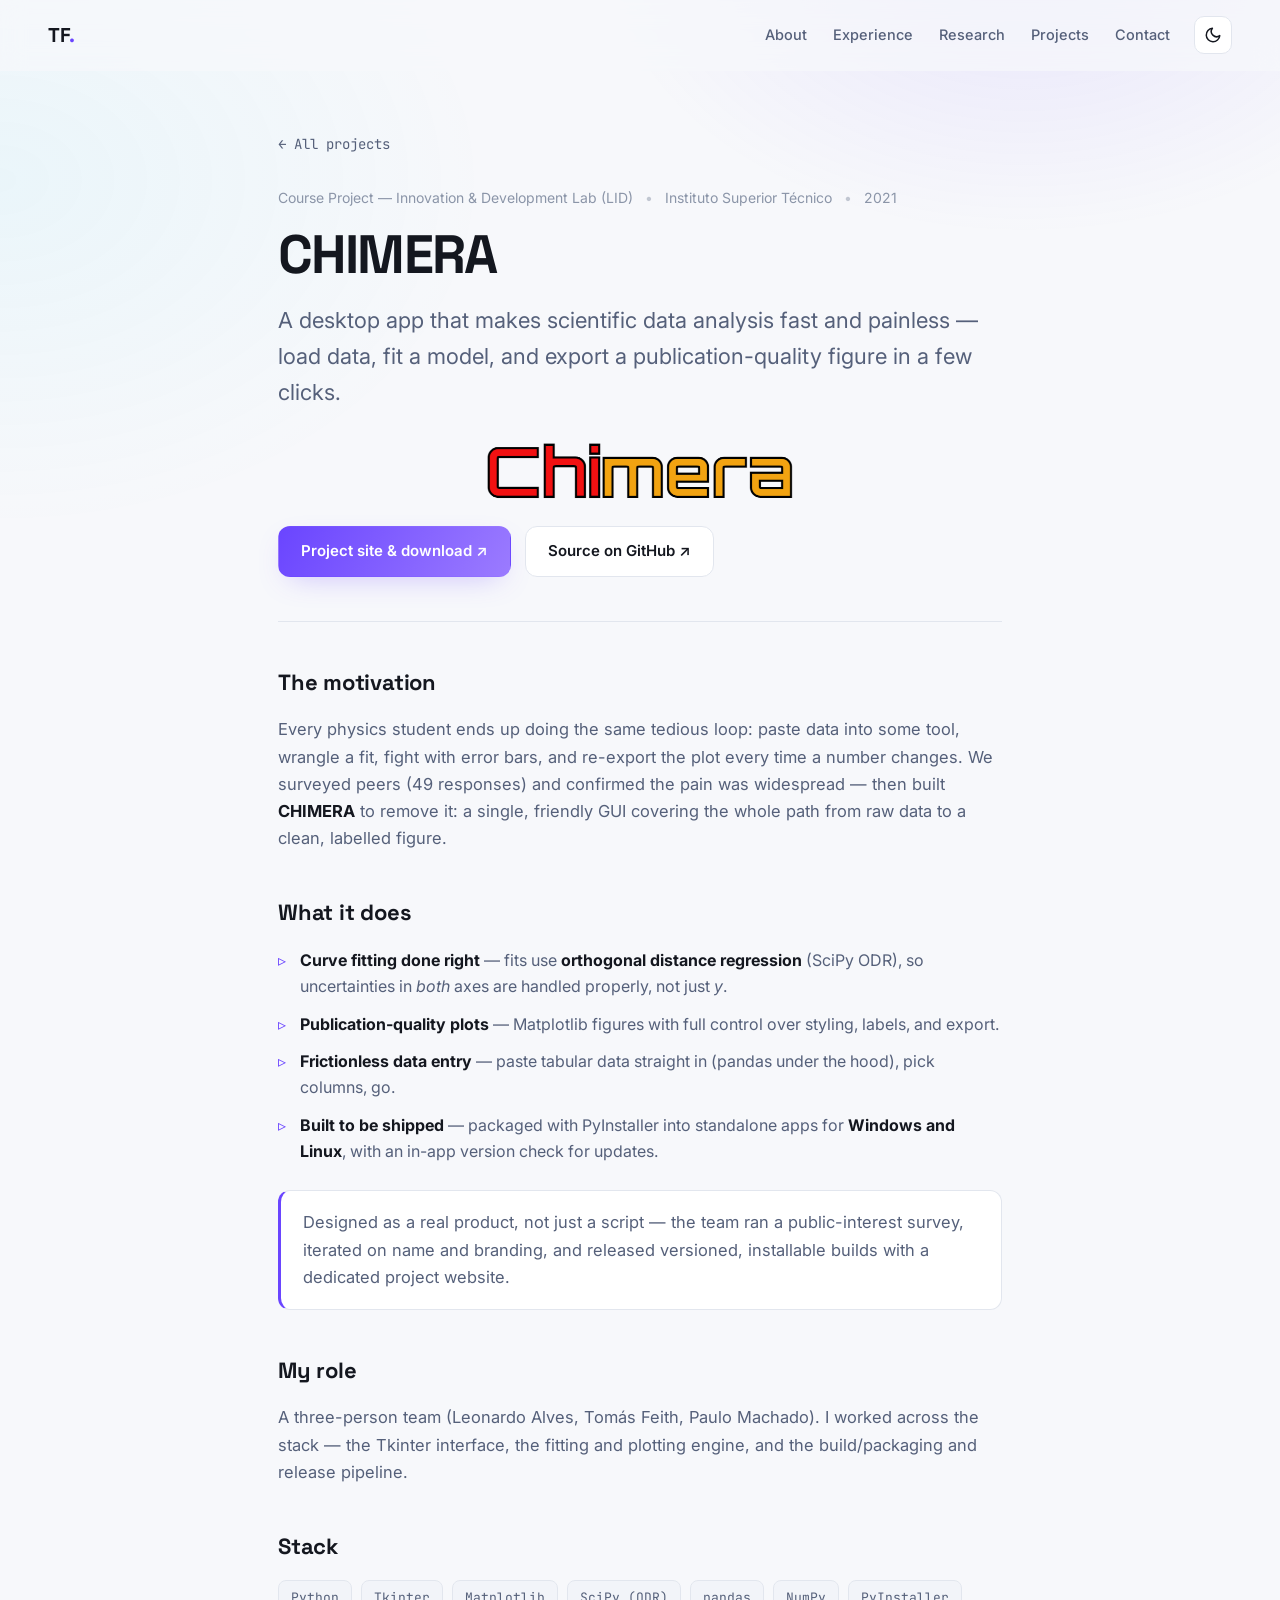
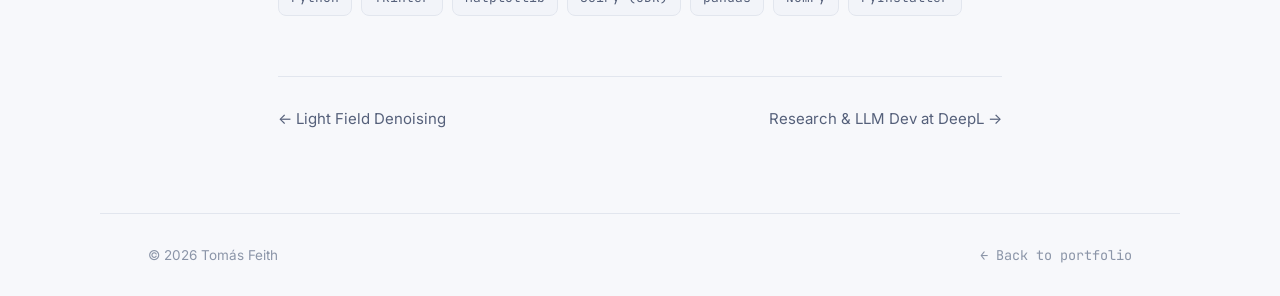
==== projects/chimera.html @ 0bc4561d "Add project sub-pages and scrub DeepL page to public-safe content - New /projects/ sub-pages: DeepL," ====
<!DOCTYPE html>
<html lang="en">
<head>
  <meta charset="UTF-8" />
  <meta name="viewport" content="width=device-width, initial-scale=1.0" />
  <title>CHIMERA — Tomás Feith</title>
  <meta name="description" content="CHIMERA — a cross-platform desktop app that simplifies plotting, curve-fitting and analysing scientific data. Orthogonal-distance regression, publication-quality output, packaged for Windows & Linux." />
  <link href="https://fonts.googleapis.com/css2?family=Inter:wght@400;500;600;700;800&family=Space+Grotesk:wght@500;600;700&family=JetBrains+Mono:wght@400;500&display=swap" rel="stylesheet" />
  <link rel="stylesheet" href="../styles.css" />
  <link rel="icon" href="data:image/svg+xml,%3Csvg xmlns='http://www.w3.org/2000/svg' viewBox='0 0 100 100'%3E%3Ctext y='.9em' font-size='90'%3E%F0%9F%A7%AC%3C/text%3E%3C/svg%3E" />
</head>
<body>
  <div class="scroll-progress" id="scrollProgress"></div>
  <header class="nav" id="nav">
    <a href="../index.html#top" class="nav__brand">TF<span>.</span></a>
    <nav class="nav__links">
      <a href="../index.html#about">About</a>
      <a href="../index.html#experience">Experience</a>
      <a href="../index.html#research">Research</a>
      <a href="../index.html#projects">Projects</a>
      <a href="../index.html#contact">Contact</a>
    </nav>
    <button class="theme-toggle" id="themeToggle" aria-label="Toggle color theme">
      <svg class="theme-toggle__sun" viewBox="0 0 24 24" width="18" height="18"><path d="M12 17a5 5 0 100-10 5 5 0 000 10zM12 1v2M12 21v2M4.2 4.2l1.4 1.4M18.4 18.4l1.4 1.4M1 12h2M21 12h2M4.2 19.8l1.4-1.4M18.4 5.6l1.4-1.4"/></svg>
      <svg class="theme-toggle__moon" viewBox="0 0 24 24" width="18" height="18"><path d="M21 12.8A9 9 0 1111.2 3a7 7 0 009.8 9.8z"/></svg>
    </button>
  </header>

  <main class="proj">
    <a href="../index.html#projects" class="proj__back">← All projects</a>
    <div class="proj__meta">
      <span>Course Project — Innovation &amp; Development Lab (LID)</span><span class="sep">•</span>
      <span>Instituto Superior Técnico</span><span class="sep">•</span>
      <span>2021</span>
    </div>
    <h1>CHIMERA</h1>
    <p class="proj__lede">A desktop app that makes scientific data analysis fast and painless — load data, fit a model, and export a publication-quality figure in a few clicks.</p>

    <div style="display:flex;justify-content:center;margin:8px 0 24px;">
      <img src="../assets/projects/chimera_logo.png" alt="CHIMERA logo" style="max-width:320px;width:100%;" />
    </div>

    <div class="proj__links">
      <a class="btn btn--primary" href="https://sites.google.com/view/chimera-fit" target="_blank" rel="noopener">Project site &amp; download ↗</a>
      <a class="btn btn--ghost" href="https://github.com/tomas-feith/CHIMERA" target="_blank" rel="noopener">Source on GitHub ↗</a>
    </div>

    <div class="proj__body">
      <h2>The motivation</h2>
      <p>Every physics student ends up doing the same tedious loop: paste data into some tool, wrangle a fit, fight with error bars, and re-export the plot every time a number changes. We surveyed peers (49 responses) and confirmed the pain was widespread — then built <strong>CHIMERA</strong> to remove it: a single, friendly GUI covering the whole path from raw data to a clean, labelled figure.</p>

      <h2>What it does</h2>
      <ul>
        <li><strong>Curve fitting done right</strong> — fits use <strong>orthogonal distance regression</strong> (SciPy ODR), so uncertainties in <em>both</em> axes are handled properly, not just <em>y</em>.</li>
        <li><strong>Publication-quality plots</strong> — Matplotlib figures with full control over styling, labels, and export.</li>
        <li><strong>Frictionless data entry</strong> — paste tabular data straight in (pandas under the hood), pick columns, go.</li>
        <li><strong>Built to be shipped</strong> — packaged with PyInstaller into standalone apps for <strong>Windows and Linux</strong>, with an in-app version check for updates.</li>
      </ul>

      <div class="proj__callout"><p>Designed as a real product, not just a script — the team ran a public-interest survey, iterated on name and branding, and released versioned, installable builds with a dedicated project website.</p></div>

      <h2>My role</h2>
      <p>A three-person team (Leonardo Alves, Tomás Feith, Paulo Machado). I worked across the stack — the Tkinter interface, the fitting and plotting engine, and the build/packaging and release pipeline.</p>

      <h2>Stack</h2>
      <div class="proj__stack">
        <span>Python</span><span>Tkinter</span><span>Matplotlib</span><span>SciPy (ODR)</span><span>pandas</span><span>NumPy</span><span>PyInstaller</span>
      </div>

      <div class="proj__nav">
        <a href="light-field.html">← Light Field Denoising</a>
        <a href="deepl.html">Research &amp; LLM Dev at DeepL →</a>
      </div>
    </div>
  </main>

  <footer class="footer">
    <span>© <span id="year"></span> Tomás Feith</span>
    <span class="footer__built"><a href="../index.html">← Back to portfolio</a></span>
  </footer>
  <script src="../script.js"></script>
</body>
</html>
---- styles.css ----
/* ============ Tokens ============ */
:root {
  --bg: #0b0d12;
  --bg-2: #11141b;
  --surface: #161a23;
  --surface-2: #1c212c;
  --border: #262c39;
  --text: #e7eaf0;
  --muted: #9aa3b2;
  --faint: #626b7d;
  --accent: #7c5cff;
  --accent-2: #22d3ee;
  --accent-soft: rgba(124, 92, 255, 0.14);
  --ring: rgba(124, 92, 255, 0.4);
  --max: 1080px;
  --radius: 16px;
  --shadow: 0 20px 50px -20px rgba(0, 0, 0, 0.6);
  --font: 'Inter', system-ui, -apple-system, sans-serif;
  --display: 'Space Grotesk', 'Inter', sans-serif;
  --mono: 'JetBrains Mono', ui-monospace, monospace;
}

:root[data-theme="light"] {
  --bg: #f7f8fb;
  --bg-2: #eef1f6;
  --surface: #ffffff;
  --surface-2: #f2f4f9;
  --border: #e2e6ee;
  --text: #14171f;
  --muted: #55607a;
  --faint: #8b95a8;
  --accent: #6a45ff;
  --accent-2: #0891b2;
  --accent-soft: rgba(106, 69, 255, 0.1);
  --ring: rgba(106, 69, 255, 0.35);
  --shadow: 0 20px 50px -24px rgba(30, 40, 80, 0.25);
}

* { box-sizing: border-box; margin: 0; padding: 0; }

html { scroll-behavior: smooth; scroll-padding-top: 90px; }

body {
  font-family: var(--font);
  background: var(--bg);
  color: var(--text);
  line-height: 1.65;
  -webkit-font-smoothing: antialiased;
  overflow-x: hidden;
  transition: background 0.4s ease, color 0.4s ease;
}

/* radial glow background */
body::before {
  content: "";
  position: fixed;
  inset: 0;
  z-index: -1;
  background:
    radial-gradient(600px 400px at 80% -5%, var(--accent-soft), transparent 70%),
    radial-gradient(700px 500px at 0% 20%, rgba(34, 211, 238, 0.06), transparent 70%);
  pointer-events: none;
}

a { color: inherit; text-decoration: none; }

.muted { color: var(--muted); }
.hl {
  color: var(--text);
  background: linear-gradient(120deg, var(--accent-soft), var(--accent-soft));
  box-shadow: inset 0 -0.5em 0 var(--accent-soft);
  padding: 0 2px;
  font-weight: 600;
}

/* ============ Scroll progress ============ */
.scroll-progress {
  position: fixed; top: 0; left: 0; height: 3px; width: 0%;
  background: linear-gradient(90deg, var(--accent), var(--accent-2));
  z-index: 100; transition: width 0.1s linear;
}

/* ============ Nav ============ */
.nav {
  position: fixed; top: 0; left: 0; right: 0; z-index: 90;
  display: flex; align-items: center; gap: 24px;
  padding: 16px clamp(20px, 5vw, 48px);
  backdrop-filter: blur(12px);
  background: color-mix(in srgb, var(--bg) 70%, transparent);
  border-bottom: 1px solid transparent;
  transition: border-color 0.3s, background 0.3s, padding 0.3s;
}
.nav.scrolled { border-bottom-color: var(--border); padding-top: 12px; padding-bottom: 12px; }
.nav__brand { font-family: var(--display); font-weight: 700; font-size: 20px; letter-spacing: -0.02em; }
.nav__brand span { color: var(--accent); }
.nav__links { display: flex; gap: 26px; margin-left: auto; font-size: 14.5px; }
.nav__links a { color: var(--muted); font-weight: 500; position: relative; transition: color 0.2s; }
.nav__links a::after {
  content: ""; position: absolute; left: 0; bottom: -4px; height: 2px; width: 0;
  background: var(--accent); transition: width 0.25s;
}
.nav__links a:hover { color: var(--text); }
.nav__links a:hover::after { width: 100%; }

.theme-toggle {
  display: grid; place-items: center; width: 38px; height: 38px;
  border-radius: 10px; border: 1px solid var(--border);
  background: var(--surface); color: var(--text); cursor: pointer;
  transition: border-color 0.2s, transform 0.2s;
}
.theme-toggle:hover { border-color: var(--accent); transform: translateY(-1px); }
.theme-toggle svg { fill: none; stroke: currentColor; stroke-width: 2; stroke-linecap: round; stroke-linejoin: round; }
.theme-toggle__moon { display: none; }
:root[data-theme="light"] .theme-toggle__sun { display: none; }
:root[data-theme="light"] .theme-toggle__moon { display: block; }

/* ============ Layout ============ */
.section { max-width: var(--max); margin: 0 auto; padding: clamp(70px, 10vw, 120px) clamp(20px, 5vw, 48px) 0; }
.section__head { display: flex; align-items: baseline; gap: 16px; margin-bottom: 48px; }
.section__index { font-family: var(--mono); color: var(--accent); font-size: 15px; }
.section__title { font-family: var(--display); font-size: clamp(28px, 5vw, 42px); letter-spacing: -0.03em; font-weight: 700; }
.section__title::after { content: ""; }

/* ============ Hero ============ */
.hero {
  min-height: 100vh; display: flex; flex-direction: column; justify-content: center;
  max-width: var(--max); margin: 0 auto; padding: 120px clamp(20px, 5vw, 48px) 60px;
  position: relative;
}
.hero__eyebrow {
  font-family: var(--mono); color: var(--accent); font-size: 15px; letter-spacing: 0.05em;
  margin-bottom: 18px;
}
.hero__grid { display: grid; grid-template-columns: 1fr auto; gap: clamp(32px, 6vw, 72px); align-items: center; }
.hero__name {
  font-family: var(--display); font-weight: 700; letter-spacing: -0.04em;
  font-size: clamp(48px, 9vw, 96px); line-height: 0.95; margin-bottom: 24px;
  background: linear-gradient(120deg, var(--text) 40%, var(--accent));
  -webkit-background-clip: text; background-clip: text; color: transparent;
}
.hero__tagline { font-size: clamp(18px, 2.4vw, 23px); color: var(--muted); max-width: 640px; margin-bottom: 30px; }

/* Hero photo */
.hero__photo { justify-self: center; }
.hero__photo-ring {
  position: relative; width: clamp(220px, 26vw, 320px); aspect-ratio: 1;
  border-radius: 50%; padding: 5px;
  background: linear-gradient(140deg, var(--accent), var(--accent-2) 60%, transparent);
  box-shadow: var(--shadow);
}
.hero__photo-ring::after {
  content: ""; position: absolute; inset: -18px; border-radius: 50%; z-index: -1;
  background: radial-gradient(circle, var(--accent-soft), transparent 70%);
}
.hero__photo-ring img {
  width: 100%; height: 100%; object-fit: cover; border-radius: 50%;
  border: 3px solid var(--bg); display: block;
}
.hero__tagline .hl { color: var(--text); }
.hero__meta { display: flex; flex-wrap: wrap; gap: 12px; margin-bottom: 34px; }
.chip {
  font-size: 14px; padding: 7px 14px; border-radius: 999px;
  background: var(--surface); border: 1px solid var(--border); color: var(--muted);
}
.hero__cta { display: flex; flex-wrap: wrap; gap: 14px; }
.hero__scroll {
  position: absolute; bottom: 28px; left: 50%; transform: translateX(-50%);
  font-family: var(--mono); font-size: 12px; color: var(--faint); letter-spacing: 0.1em;
  animation: bob 2s ease-in-out infinite;
}
@keyframes bob { 0%,100% { transform: translate(-50%, 0); } 50% { transform: translate(-50%, 6px); } }

/* ============ Buttons ============ */
.btn {
  display: inline-flex; align-items: center; gap: 8px;
  padding: 12px 22px; border-radius: 12px; font-weight: 600; font-size: 15px;
  border: 1px solid transparent; cursor: pointer; transition: transform 0.18s, box-shadow 0.18s, background 0.2s, border-color 0.2s;
}
.btn--lg { padding: 16px 30px; font-size: 17px; font-family: var(--mono); }
.btn--primary { background: linear-gradient(120deg, var(--accent), #9b7bff); color: #fff; box-shadow: 0 10px 30px -12px var(--ring); }
.btn--primary:hover { transform: translateY(-2px); box-shadow: 0 16px 36px -12px var(--ring); }
.btn--ghost { background: var(--surface); border-color: var(--border); color: var(--text); }
.btn--ghost:hover { border-color: var(--accent); transform: translateY(-2px); }
.btn--resume { background: var(--accent-soft); border-color: var(--accent); color: var(--text); }
.btn--resume svg { fill: none; stroke: var(--accent); stroke-width: 2; stroke-linecap: round; stroke-linejoin: round; }
.btn--resume:hover { background: color-mix(in srgb, var(--accent) 22%, transparent); transform: translateY(-2px); }

/* ============ Stats ============ */
.stats {
  max-width: var(--max); margin: -20px auto 0; padding: 0 clamp(20px, 5vw, 48px);
  display: grid; grid-template-columns: repeat(4, 1fr); gap: 18px;
}
.stat {
  background: var(--surface); border: 1px solid var(--border); border-radius: var(--radius);
  padding: 26px 22px; transition: transform 0.25s, border-color 0.25s;
}
.stat:hover { transform: translateY(-4px); border-color: var(--accent); }
.stat__num { display: block; font-family: var(--display); font-size: clamp(30px, 4vw, 44px); font-weight: 700; letter-spacing: -0.03em; color: var(--accent); }
.stat__label { font-size: 13.5px; color: var(--muted); }

/* ============ About ============ */
.about { display: grid; grid-template-columns: 1.4fr 1fr; gap: 48px; }
.about__text p { margin-bottom: 18px; color: var(--muted); font-size: 17px; }
.about__text strong { color: var(--text); }
.about__side h3 { font-size: 13px; text-transform: uppercase; letter-spacing: 0.1em; color: var(--faint); margin: 0 0 14px; }
.about__side h3:not(:first-child) { margin-top: 28px; }
.tag-list { list-style: none; display: flex; flex-direction: column; gap: 8px; }
.tag-list li { font-size: 15px; padding-left: 20px; position: relative; }
.tag-list li::before { content: "▹"; position: absolute; left: 0; color: var(--accent); }
.skills-grid { display: flex; flex-wrap: wrap; gap: 8px; }
.skills-grid span {
  font-family: var(--mono); font-size: 12.5px; padding: 5px 11px; border-radius: 8px;
  background: var(--surface-2); border: 1px solid var(--border); color: var(--muted);
}

/* ============ Timeline ============ */
.timeline { list-style: none; position: relative; }
.tl { display: grid; grid-template-columns: 190px 1fr; gap: 28px; padding-bottom: 44px; position: relative; }
.tl::before { content: ""; position: absolute; left: 6px; top: 8px; bottom: -8px; width: 2px; background: var(--border); }
.tl:last-child::before { display: none; }
.tl__dot { position: absolute; left: 0; top: 6px; width: 14px; height: 14px; border-radius: 50%; background: var(--accent); box-shadow: 0 0 0 4px var(--accent-soft); }
.tl__meta { padding-left: 34px; display: flex; flex-direction: column; }
.tl__date { font-family: var(--mono); font-size: 13.5px; color: var(--accent-2); }
.tl__loc { font-size: 13px; color: var(--faint); }
.tl__body h3 { font-family: var(--display); font-size: 20px; font-weight: 600; margin-bottom: 12px; letter-spacing: -0.01em; }
.tl__org { color: var(--muted); font-weight: 500; }
.tl__body ul { list-style: none; display: flex; flex-direction: column; gap: 10px; }
.tl__body li { color: var(--muted); font-size: 15.5px; padding-left: 20px; position: relative; }
.tl__body li::before { content: "▹"; position: absolute; left: 0; color: var(--accent); }
.tl__body strong { color: var(--text); }
.tl__body a { color: var(--accent-2); border-bottom: 1px solid transparent; transition: border-color 0.2s; }
.tl__body a:hover { border-bottom-color: var(--accent-2); }

/* ============ Publications ============ */
.pubs { display: grid; grid-template-columns: 1fr 1fr; gap: 20px; margin-bottom: 28px; }
.pub {
  background: var(--surface); border: 1px solid var(--border); border-radius: var(--radius);
  padding: 26px; transition: transform 0.25s, border-color 0.25s;
}
.pub:hover { transform: translateY(-4px); border-color: var(--accent); }
.pub__venue { font-family: var(--mono); font-size: 12px; color: var(--accent); background: var(--accent-soft); padding: 4px 10px; border-radius: 6px; }
.pub h3 { font-size: 18px; margin: 14px 0 8px; line-height: 1.35; }
.pub h3 a:hover { color: var(--accent); }
.pub__authors { font-size: 14px; color: var(--muted); margin-bottom: 10px; }
.pub__desc { font-size: 14.5px; color: var(--faint); }

.patents { background: var(--surface); border: 1px solid var(--border); border-radius: var(--radius); padding: 28px; }
.patents__head h3 { font-family: var(--display); font-size: 20px; margin-bottom: 20px; }
.patents__head span { font-family: var(--font); font-size: 14px; color: var(--muted); font-weight: 400; }
.patents__list { list-style: none; display: grid; gap: 12px; }
.patents__list li { font-size: 15px; color: var(--muted); display: flex; gap: 14px; align-items: baseline; padding-bottom: 12px; border-bottom: 1px solid var(--border); }
.patents__list li:last-child { border-bottom: none; padding-bottom: 0; }
.patents__no { font-family: var(--mono); font-size: 12.5px; color: var(--accent-2); background: var(--surface-2); padding: 3px 8px; border-radius: 6px; white-space: nowrap; }

/* ============ Projects ============ */
.projects { display: grid; grid-template-columns: repeat(3, 1fr); gap: 20px; }
.card {
  background: var(--surface); border: 1px solid var(--border); border-radius: var(--radius);
  padding: 24px; display: flex; flex-direction: column; gap: 12px;
  transition: transform 0.25s, border-color 0.25s, box-shadow 0.25s;
}
.card:hover { transform: translateY(-6px); border-color: var(--accent); box-shadow: var(--shadow); }
.card__top { display: flex; justify-content: space-between; align-items: center; }
.card__lang { font-family: var(--mono); font-size: 12px; padding: 3px 9px; border-radius: 6px; font-weight: 500; }
.card__lang.cpp { color: #f472b6; background: rgba(244, 114, 182, 0.12); }
.card__lang.py { color: #38bdf8; background: rgba(56, 189, 248, 0.12); }
.card__lang.research { color: var(--accent); background: var(--accent-soft); }
.card__lang.industry { color: var(--accent-2); background: rgba(34, 211, 238, 0.12); }
.card__arrow { color: var(--faint); font-size: 18px; transition: transform 0.2s, color 0.2s; }
.card:hover .card__arrow { transform: translate(3px, -3px); color: var(--accent); }
.card h3 { font-family: var(--display); font-size: 19px; font-weight: 600; }
.card p { font-size: 14.5px; color: var(--muted); flex-grow: 1; }
.card__tags { display: flex; flex-wrap: wrap; gap: 6px; }
.card__tags span { font-size: 11.5px; font-family: var(--mono); color: var(--faint); border: 1px solid var(--border); padding: 2px 8px; border-radius: 999px; }
.projects__more { text-align: center; margin-top: 34px; color: var(--muted); }
.projects__more a { color: var(--accent); font-weight: 600; }

/* ============ Education ============ */
.edu { display: grid; grid-template-columns: 1fr 1fr; gap: 48px; }
.edu__col h3 { font-size: 13px; text-transform: uppercase; letter-spacing: 0.1em; color: var(--faint); margin-bottom: 20px; }
.edu__item { display: flex; gap: 18px; margin-bottom: 22px; }
.edu__year { font-family: var(--mono); color: var(--accent-2); font-size: 14px; padding-top: 2px; }
.edu__item strong { font-size: 16px; }
.awards { list-style: none; display: flex; flex-direction: column; gap: 14px; }
.awards li { font-size: 15.5px; color: var(--muted); }
.awards strong { color: var(--text); }

/* ============ Contact ============ */
.section--contact { text-align: center; padding-bottom: 40px; }
.contact { max-width: 640px; margin: 0 auto; }
.contact__eyebrow { font-family: var(--mono); color: var(--accent); font-size: 14px; margin-bottom: 16px; }
.contact h2 { font-family: var(--display); font-size: clamp(38px, 7vw, 64px); letter-spacing: -0.03em; margin-bottom: 18px; }
.contact__sub { color: var(--muted); font-size: 17px; margin-bottom: 30px; }
.contact__links { display: flex; justify-content: center; gap: 26px; margin-top: 30px; font-size: 15px; }
.contact__links a { color: var(--muted); border-bottom: 1px solid transparent; transition: color 0.2s, border-color 0.2s; }
.contact__links a:hover { color: var(--accent); border-bottom-color: var(--accent); }

/* ============ Footer ============ */
.footer {
  max-width: var(--max); margin: 80px auto 0; padding: 30px clamp(20px, 5vw, 48px);
  border-top: 1px solid var(--border); display: flex; justify-content: space-between;
  flex-wrap: wrap; gap: 10px; font-size: 13.5px; color: var(--faint);
}
.footer__built { font-family: var(--mono); }

/* ============ Project sub-pages ============ */
.proj { max-width: 820px; margin: 0 auto; padding: 130px clamp(20px, 5vw, 48px) 0; }
.proj__back {
  display: inline-flex; align-items: center; gap: 8px; font-family: var(--mono);
  font-size: 14px; color: var(--muted); margin-bottom: 30px; transition: color 0.2s, gap 0.2s;
}
.proj__back:hover { color: var(--accent); gap: 13px; }
.proj__meta { display: flex; flex-wrap: wrap; gap: 12px; align-items: center; margin-bottom: 18px; font-size: 14px; color: var(--faint); }
.proj__meta .sep { opacity: 0.5; }
.proj h1 { font-family: var(--display); font-size: clamp(34px, 6vw, 54px); letter-spacing: -0.03em; line-height: 1.05; margin-bottom: 18px; }
.proj__lede { font-size: clamp(18px, 2.3vw, 22px); color: var(--muted); margin-bottom: 30px; }
.proj__links { display: flex; flex-wrap: wrap; gap: 14px; margin-bottom: 20px; padding-bottom: 44px; border-bottom: 1px solid var(--border); }
.proj__body h2 { font-family: var(--display); font-size: 22px; letter-spacing: -0.01em; margin: 42px 0 16px; }
.proj__body p { color: var(--muted); font-size: 16.5px; margin-bottom: 16px; }
.proj__body ul { list-style: none; display: flex; flex-direction: column; gap: 11px; margin-bottom: 8px; }
.proj__body li { color: var(--muted); font-size: 16px; padding-left: 22px; position: relative; }
.proj__body li::before { content: "▹"; position: absolute; left: 0; color: var(--accent); }
.proj__body strong { color: var(--text); }
.proj__body a { color: var(--accent-2); border-bottom: 1px solid transparent; transition: border-color 0.2s; }
.proj__body a:hover { border-bottom-color: var(--accent-2); }
.proj__stack { display: flex; flex-wrap: wrap; gap: 9px; margin-top: 4px; }
.proj__stack span { font-family: var(--mono); font-size: 13px; padding: 6px 12px; border-radius: 8px; background: var(--surface-2); border: 1px solid var(--border); color: var(--muted); }
.proj__callout { background: var(--surface); border: 1px solid var(--border); border-left: 3px solid var(--accent); border-radius: 12px; padding: 18px 22px; margin: 26px 0; }
.proj__callout p { margin: 0; color: var(--muted); }
.proj__callout strong { color: var(--text); }
.proj__table { width: 100%; border-collapse: collapse; margin: 8px 0 6px; font-size: 15px; }
.proj__table th, .proj__table td { text-align: left; padding: 11px 16px; border-bottom: 1px solid var(--border); }
.proj__table thead th { font-family: var(--mono); font-size: 12.5px; color: var(--faint); text-transform: uppercase; letter-spacing: 0.05em; font-weight: 500; }
.proj__table tbody tr:last-child td { border-bottom: none; }
.proj__table td:last-child, .proj__table th:last-child { text-align: right; font-variant-numeric: tabular-nums; }
.proj__table tbody tr:hover { background: var(--surface); }
.mono-inline { font-family: var(--mono); font-size: 0.9em; background: var(--surface-2); border: 1px solid var(--border); border-radius: 5px; padding: 1px 6px; white-space: nowrap; color: var(--text); }
.proj__fig { margin: 24px 0; }
.proj__fig img { width: 100%; border-radius: 12px; border: 1px solid var(--border); display: block; background: var(--surface); }
.proj__fig figcaption { font-size: 13.5px; color: var(--faint); margin-top: 10px; text-align: center; }
.proj__triptych { display: grid; grid-template-columns: repeat(3, 1fr); gap: 12px; margin: 24px 0; }
.proj__triptych figure { margin: 0; }
.proj__triptych img { width: 100%; border-radius: 10px; border: 1px solid var(--border); display: block; image-rendering: auto; }
.proj__triptych figcaption { font-size: 12.5px; color: var(--faint); margin-top: 8px; text-align: center; }
@media (max-width: 560px) { .proj__triptych { grid-template-columns: 1fr; } }
.proj__nav { display: flex; justify-content: space-between; gap: 16px; margin: 60px 0 0; padding-top: 30px; border-top: 1px solid var(--border); font-size: 15px; }
.proj__nav a { color: var(--muted); transition: color 0.2s; }
.proj__nav a:hover { color: var(--accent); }
.proj__nav .disabled { opacity: 0.35; pointer-events: none; }

/* ============ Reveal animation ============ */
.reveal { opacity: 0; transform: translateY(24px); transition: opacity 0.7s ease, transform 0.7s ease; }
.reveal.in { opacity: 1; transform: none; }

@media (prefers-reduced-motion: reduce) {
  .reveal { opacity: 1; transform: none; transition: none; }
  html { scroll-behavior: auto; }
  .hero__scroll { animation: none; }
}

/* ============ Responsive ============ */
@media (max-width: 860px) {
  .hero__grid { grid-template-columns: 1fr; gap: 36px; }
  .hero__inner { order: 2; }
  .hero__photo { order: 1; justify-self: start; }
  .hero__photo-ring { width: clamp(140px, 40vw, 200px); }
  .stats { grid-template-columns: 1fr 1fr; }
  .about, .edu { grid-template-columns: 1fr; gap: 32px; }
  .pubs { grid-template-columns: 1fr; }
  .projects { grid-template-columns: 1fr 1fr; }
  .nav__links { display: none; }
}
@media (max-width: 560px) {
  .projects { grid-template-columns: 1fr; }
  .tl { grid-template-columns: 1fr; gap: 6px; }
  .tl__meta { padding-left: 34px; flex-direction: row; gap: 12px; align-items: baseline; }
  .tl__body { padding-left: 34px; }
  .patents__list li { flex-direction: column; gap: 4px; }
  .footer { flex-direction: column; }
}
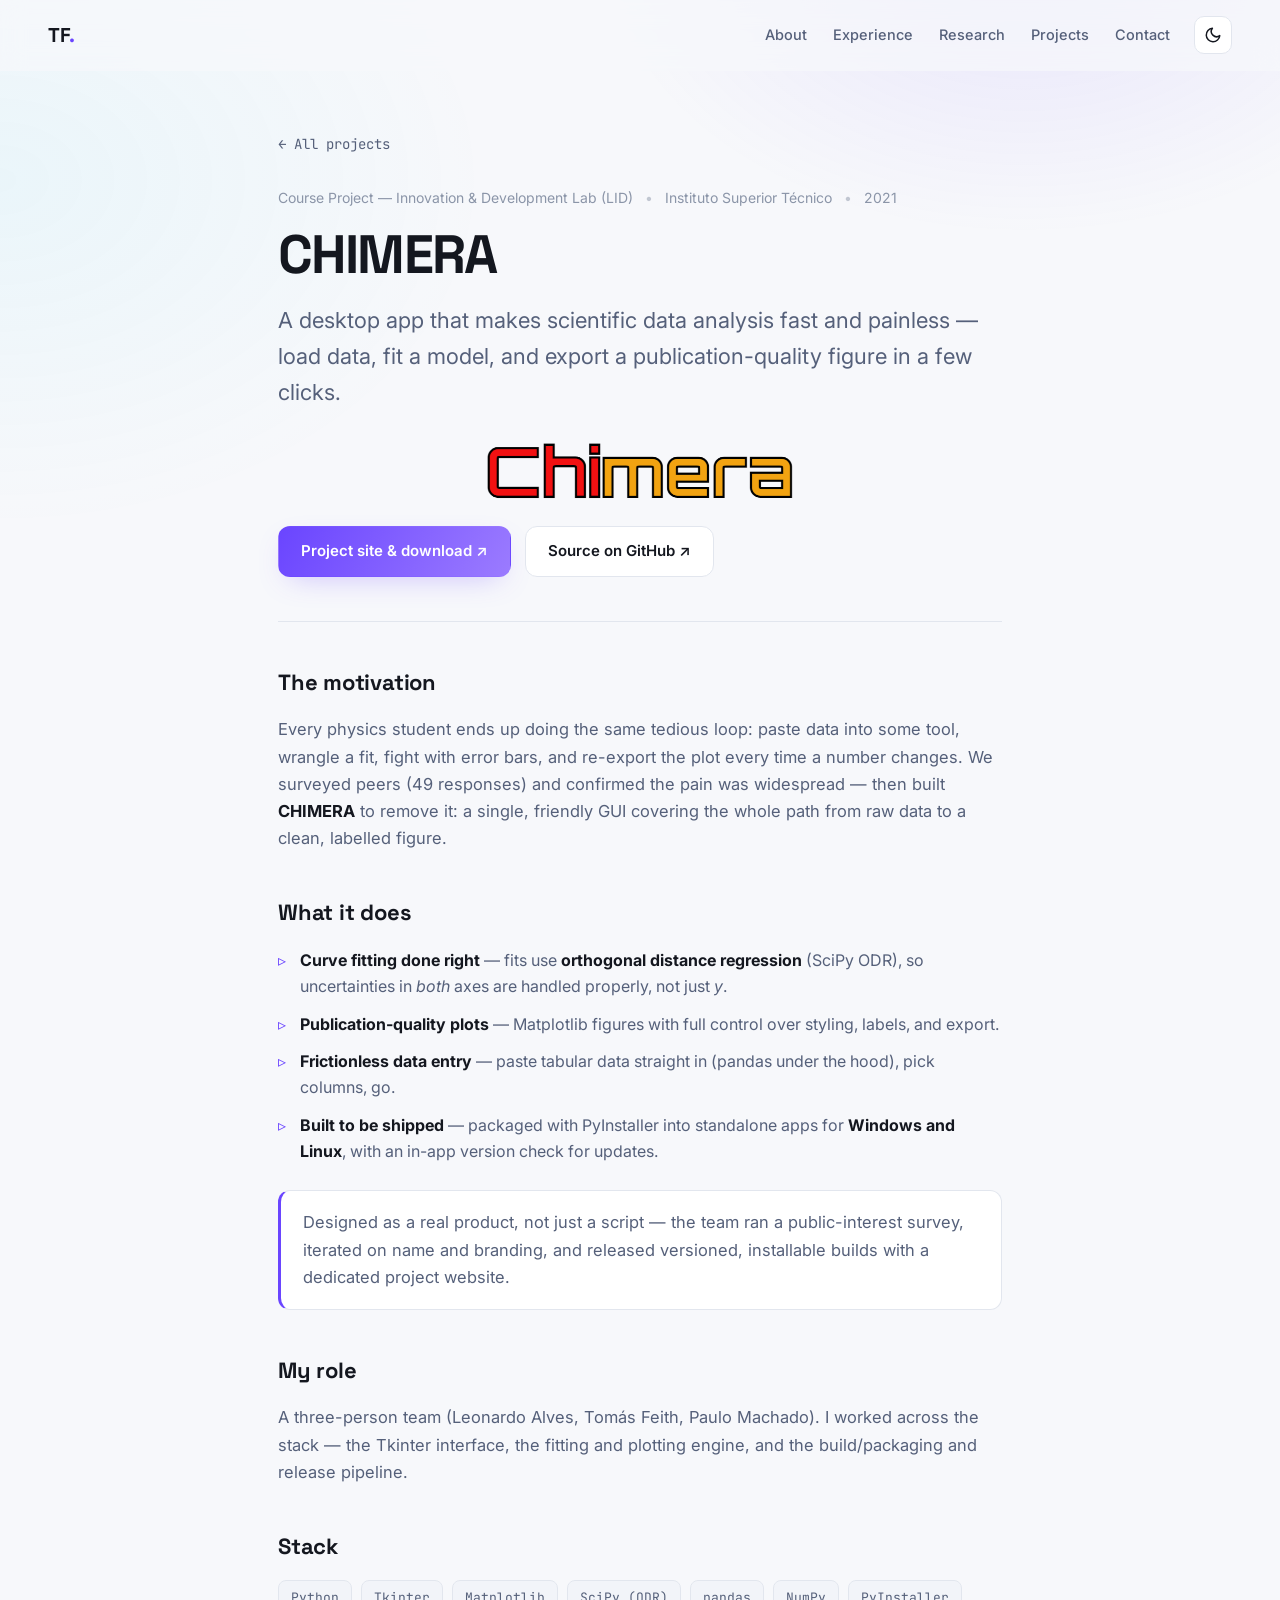
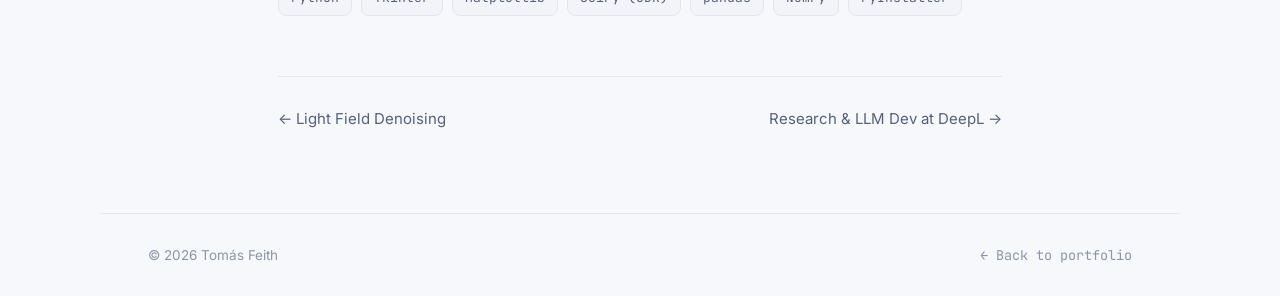
==== commit 16d1f325: "Add Open Graph preview image and social meta tags Co-Authored-By: Claude Opus 4.8 <noreply@anthropic" ====
--- a/projects/chimera.html
+++ b/projects/chimera.html
@@ -5,6 +5,15 @@
   <meta name="viewport" content="width=device-width, initial-scale=1.0" />
   <title>CHIMERA — Tomás Feith</title>
   <meta name="description" content="CHIMERA — a cross-platform desktop app that simplifies plotting, curve-fitting and analysing scientific data. Orthogonal-distance regression, publication-quality output, packaged for Windows & Linux." />
+  <meta property="og:type" content="article" />
+  <meta property="og:title" content="CHIMERA — Tomás Feith" />
+  <meta property="og:description" content="CHIMERA — a cross-platform desktop app that simplifies plotting, curve-fitting and analysing scientific data. Orthogonal-distance regression, publication-quality output, packaged for Windows & Linux." />
+  <meta property="og:url" content="https://tomas-feith.github.io/projects/chimera.html" />
+  <meta property="og:image" content="https://tomas-feith.github.io/assets/og-image.png" />
+  <meta property="og:image:width" content="1200" />
+  <meta property="og:image:height" content="630" />
+  <meta name="twitter:card" content="summary_large_image" />
+  <meta name="twitter:image" content="https://tomas-feith.github.io/assets/og-image.png" />
   <link href="https://fonts.googleapis.com/css2?family=Inter:wght@400;500;600;700;800&family=Space+Grotesk:wght@500;600;700&family=JetBrains+Mono:wght@400;500&display=swap" rel="stylesheet" />
   <link rel="stylesheet" href="../styles.css" />
   <link rel="icon" href="data:image/svg+xml,%3Csvg xmlns='http://www.w3.org/2000/svg' viewBox='0 0 100 100'%3E%3Ctext y='.9em' font-size='90'%3E%F0%9F%A7%AC%3C/text%3E%3C/svg%3E" />
